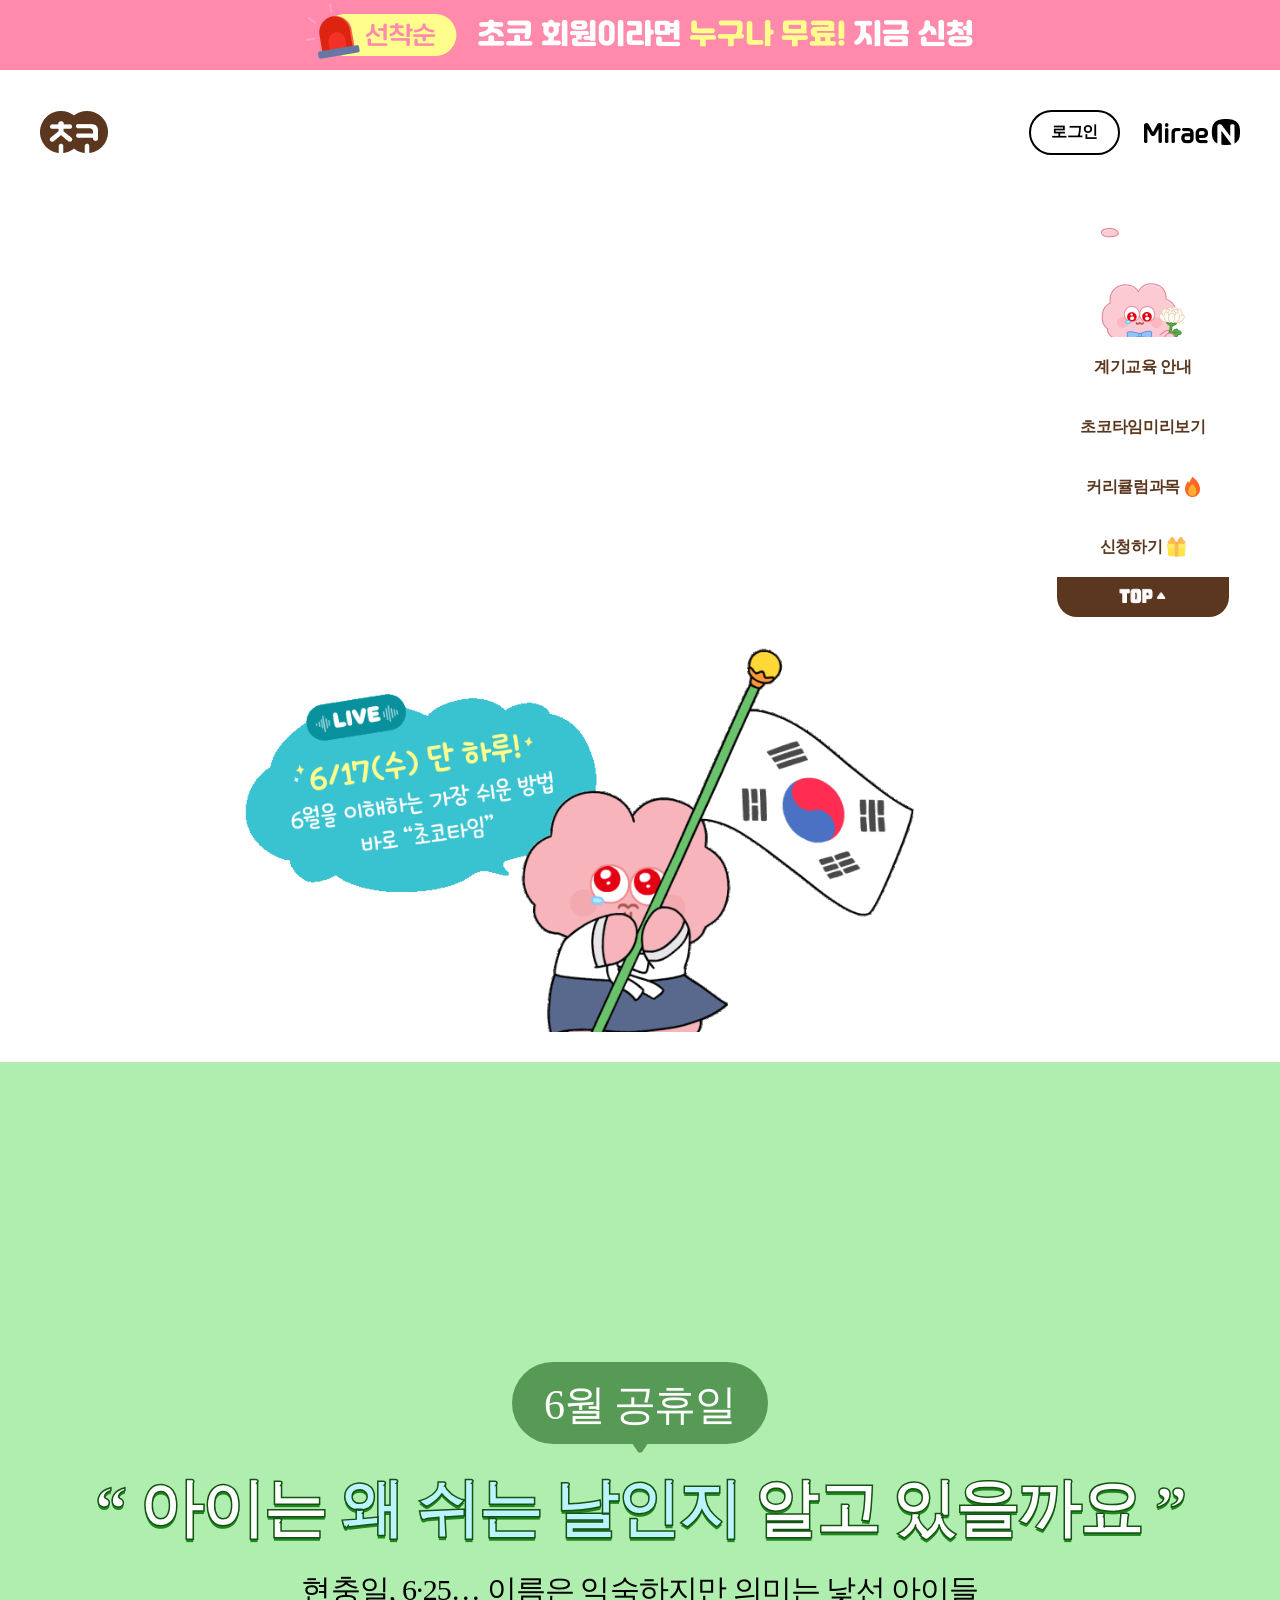
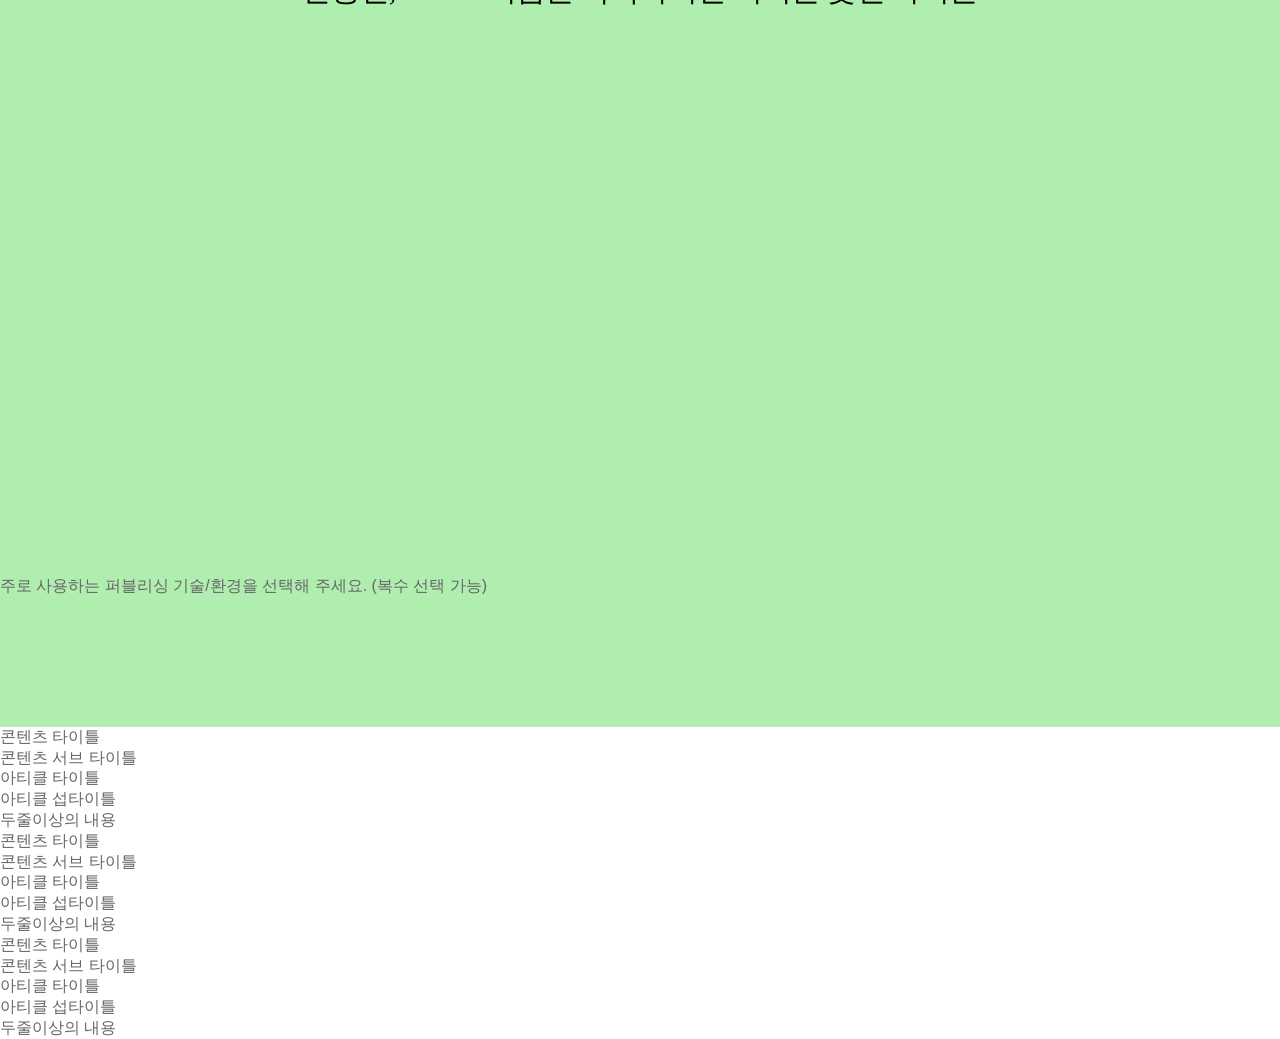
==== test/index.html @ 8c4dd6b6 "feat: 잠시 저장.." ====
<!DOCTYPE html>
<html lang="en">
    <head>
        <meta charset="UTF-8" />
        <meta name="viewport" content="width=device-width, initial-scale=1.0, maximum-scale=2.0, minimum-scale=1.0, user-scalable=yes,target-densitydpi=medium-dpi">
        <meta property="og:image" content="img/common/img.jpg" />
        <title>미래엔 과제-조혜림</title>
        <link rel="icon" href="img/common/favicon.ico">
        <link rel="stylesheet" href="//cdn.jsdelivr.net/npm/xeicon@2.3.3/xeicon.min.css">
        <link rel="stylesheet" type="text/css" href="css/aos.css">
        <link rel="stylesheet" type="text/css" href="css/base.css">
        <link rel="stylesheet" type="text/css" href="css/animation.css">
        <link rel="stylesheet" type="text/css" href="css/main.css">
        <link rel="stylesheet" type="text/css" href="css/media.css">
        <link rel="stylesheet" href="https://cdn.jsdelivr.net/npm/swiper@11/swiper-bundle.min.css" />
        <link rel="stylesheet" href="https://cdn.jsdelivr.net/gh/orioncactus/Pretendard/dist/web/static/pretendard.css" />
        <link rel="stylesheet" href="https://cdn.jsdelivr.net/gh/fonts-archive/S-CoreDream/S-CoreDream.css" type="text/css"/>

        <script src="//code.jquery.com/jquery-latest.js"></script>   
        <script src="https://cdn.jsdelivr.net/npm/swiper@11/swiper-bundle.min.js"></script>
        <script src="js/common.js"></script>
        <script src="js/aos.js"></script>

        <script type="text/javascript">
            if (/MSIE \d|Trident.*rv:/.test(navigator.userAgent)) {
                window.location = 'microsoft-edge:' + window.location;
                setTimeout(function () {
                    window.location = 'https://go.microsoft.com/fwlink/%linkid=2135547';
                }, 1);
            }

            function updateOrientation() {
                var orientationValue = window.orientation
                if (orientationValue == 90 || orientationValue == -90) {
                    $("meta[name=viewport]").attr("content", "width=device-width, initial-scale=1.0, maximum-scale=2.0, minimum-scale=1.0, user-scalable=yes,target-densitydpi=medium-dpi");
                }
            }

            window.onload = function () {
                document.body.onorientationchange = updateOrientation;
            }

            var windowWidth = window.screen.width
            setViewPort(windowWidth);
            function setViewPort(w_width) {
                if (w_width <= 440) {
                    $("meta[name=viewport]").attr("content", "width=440, maximum-scale=2.0, user-scalable=yes, target-densitydpi=medium-dpi");
                } else {
                    $("meta[name=viewport]").attr("content", "width=device-width, initial-scale=1.0, maximum-scale=2.0, minimum-scale=1.0, user-scalable=yes,target-densitydpi=medium-dpi");
                }
            }

            window.addEventListener('resize', function (event) {
                windowWidth = window.screen.width
                setViewPort(windowWidth);
            }, true);

            // vh
            function setScreenSize() {
                let vh = window.innerHeight * 0.01;
                document.documentElement.style.setProperty('--vh', `${vh}px`);
            }
            setScreenSize();
            window.addEventListener("resize", () => setScreenSize());
        </script>
    </head>
    <body>
        <article class="top-banner">
            <a href="">
                <img src="images/early_link.png" alt="선착순 초코 회원이라면 누구나 무료! 지금 신청" class="text">
                <img src="images/ico_link_arrow.svg" alt="" class="svg view-arrow">
            </a>
        </article>
        
        <article class="side-nav">
            <figure>
                <img src="images/side_char_pin.png" alt="" class="pin">
                <img src="images/side_char.png" alt="캐릭터">
            </figure>
            <ul>
                <li><a href="#apply">계기교육 안내</a></li>
                <li><a href="#history">초코타임미리보기</a></li>
                <li><a href="#subject">커리큘럼과목 <img src="images/ico_nav01.png" alt=""></a></li>
                <li><a href="#live">신청하기<img src="images/ico_nav02.png" alt=""></a></li>
            </ul>
            
            <button type="button" id="top-btn"><img src="images/ico_top.png" alt="위로가기 버튼"></button>
        </article>

        <div class="key-visual__wrap">
            <div class="key-visual">
                <div class="key-visual__header">
                    <figure><img src="images/choco_logo.png" alt=""></figure>
                    <div>
                        <button type="button" class="login-btn">로그인</button>
                        <a href=""><img src="images/logo.png" alt=""></a>
                    </div>
                </div>
                <div class="key-visual__content">
                    <article class="key-visual__image">
                        <img src="images/visual_char.gif" alt="6/17(수) 단 하루! 6월을 이해하는 가장 쉬운 방법 바로 초코타임">
                    </article>

                    <article class="key-visual__text">
                        <div data-aos="fade-up">
                            <div class="title">
                                <img src="images/paper_char.png" alt="선착순">
                                <p><em>마감 전, 빠르게</em> 초코타임 신청하러 가자</p>
                                <button type="button" class="click-btn">
                                    <img src="images/go_txt.png" class="btn-text" alt="gogo">
                                    <img src="images/ico_link_arrow.svg" alt="링크이동" class="svg view-arrow">
                                </button>
                            </div>
                            <div class="text-box">
                                <div>
                                    <dl>
                                        <dt>수업 내용</dt>
                                        <dd>아이의 생각을 바꾸는 <br>30분의 역사 경험</dd>
                                    </dl>
                                    <dl>
                                        <dt>참여 선물</dt>
                                        <dd>초간단 댓글&후기 쓰고 <br>특별한 선물 받자♥</dd>
                                    </dl>
                                    <dl>
                                        <dt>참여 방법</dt>
                                        <dd>한국사·입시 전문 쌤과 <br>ZOOM에서 실시간으로 만나요!</dd>
                                    </dl>
                                </div>
                                <p>※ 신청자는 수업 10분 전부터 ‘나의 초코타임 ▶ 수업 들어가기’ 클릭 시, 참여 가능</p>
                            </div>
                        </div>
                    </article>
                </div>
            </div>
        </div>

        <div class="content__wrap apply__wrap" id="apply">
            <div class="content apply">
                <section class="apply__title">
                    <article class="apply__header">
                        <span>
                            6월 공휴일
                            <svg xmlns="http://www.w3.org/2000/svg" width="15" height="9" viewBox="0 0 15 9" fill="none">
                                <path d="M5.22158 7.40305L0 0H15L10.1789 7.32347C9.01625 9.08959 6.44032 9.13094 5.22158 7.40305Z" fill="#579A55"/>
                            </svg>
                        </span>
                        <p class="title">“ 아이는 <em>왜 쉬는 날인지</em> 알고 있을까요 ”</p>
                        <p class="text">현충일, 6·25… 이름은 익숙하지만 의미는 낯선 아이들</p>
                    </article>

                    <article class="apply__image">
                        <figure data-aos="fade-in">
                            <img src="images/apply_content.svg" class="svg" alt="뉴스스크랩">
                        </figure>
                    </article>
                </section>

                <section class="apply__form">
                    <form action="">
                        <dl>
                            <dt>주로 사용하는 퍼블리싱 기술/환경을 선택해 주세요. (복수 선택 가능)</dt>
                        </dl>
                    </form>
                </section>
            </div>
        </div>

        <div class="content__wrap history__wrap" id="history">
            <div class="content history">
                <header>
                    <h2>콘텐츠 타이틀</h2>
                    <h4>콘텐츠 서브 타이틀</h4>
                </header>
                <section>
                    <article>
                        <div class="image"></div>
                        <div class="texts">
                            <h3>아티클 타이틀</h3>
                            <h4>아티클 섭타이틀</h4>
                            <p>두줄이상의 내용</p>
                        </div>
                    </article>
                </section>
            </div>
        </div>

        <div class="content__wrap subject__wrap" id="subject">
            <div class="content subject">
                <header>
                    <h2>콘텐츠 타이틀</h2>
                    <h4>콘텐츠 서브 타이틀</h4>
                </header>
                <section>
                    <article>
                        <div class="image"></div>
                        <div class="texts">
                            <h3>아티클 타이틀</h3>
                            <h4>아티클 섭타이틀</h4>
                            <p>두줄이상의 내용</p>
                        </div>
                    </article>
                </section>
            </div>
        </div>

        <div class="content__wrap live__wrap" id="live">
            <div class="content live">
                <header>
                    <h2>콘텐츠 타이틀</h2>
                    <h4>콘텐츠 서브 타이틀</h4>
                </header>
                <section>
                    <article>
                        <div class="image"></div>
                        <div class="texts">
                            <h3>아티클 타이틀</h3>
                            <h4>아티클 섭타이틀</h4>
                            <p>두줄이상의 내용</p>
                        </div>
                    </article>
                </section>
            </div>
        </div>
    </body>
</html>
---- test/css/base.css ----
@charset "utf-8";

@font-face { 
    font-family: 'yg-jalnan'; 
    src: url('https://cdn.jsdelivr.net/gh/projectnoonnu/noonfonts_four@1.2/JalnanOTF00.woff') format('woff');  
    font-weight: 400;  
    font-style: normal; 
}

@import url('https://cdn.jsdelivr.net/gh/fonts-archive/S-CoreDream/S-CoreDream.css');
/*font-family: 'S-Core Dream';*/

@import url('https://cdn.rawgit.com/innks/NanumSquareRound/master/nanumsquareround.min.css');
/*font-family: 'NanumSquareRound', sans-serif;*/

/*기본태그 정의*/
*{ box-sizing: border-box; max-height:1000000px; }

html{ scroll-behavior: smooth;}
html, body{ padding:0; margin:0; word-break: keep-all; font-size: 62.5%;}

/* 모바일 가로모드 폰트확대 방지 */
body{-webkit-text-size-adjust:none; }

body,table,input,textarea,button,select { font-size:1.6rem; font-family: var(--baseF); color:#666;}
article, aside, details, figcaption, figure, footer, header, hgroup, menu, nav, section { display:block }

/* for AXISJ */
body, select, input, a, button{line-height:1.3;}

/* 링크 테두리 제거 */
a{ outline:none; }

/* 마진과 패딩의 초기화 */
div, pre, object, iframe, h1, h2, h3, h4, h5, h6, p, blockquote, address, dl, dt, dd, ol, ul, li, fieldset, form, legend, table, caption, tbody, tfoot, thead, tr, th, td, input, select, textarea, figure { margin:0; padding:0; }

/* 헤더 폰트 사이즈 초기화 */
h1, h2, h3, h4, h5, h6 { font-size:100%;font-weight:normal; }

/* 리스트의 스타일 제거 */
ul, ol, li { list-style:none; }
em,address{ font-style:normal; }

/* 테이블 스타일 초기화 */
table { border-collapse:collapse; border-spacing:0; table-layout:fixed; border:0; width:100%; }
table th{ word-wrap:break-word }
table td{ word-wrap:break-word }

/* 이미지 및 필드셋에서 보더 표시 초기화 */
img { max-width:100%; }
img, fieldset { border:none; }
img, object { vertical-align:top; }

/* 캡션 텍스트 정렬 초기화 */
caption {text-align:left;}

/* 폼태그의 초기화 */
select { vertical-align:middle; color:#666;}
input { vertical-align:middle; color:#666;}
textarea { color:#666; }
input[type="radio"]{ vertical-align:middle; }

a:link{ color:#666; text-decoration:none; }
a:active{ color:#666; text-decoration:none; }
a:visited{ color:#666; text-decoration:none; }
a:hover{ color:#666; text-decoration:none; }

button {padding: 0; outline: none; border:none; background:transparent;}

input[type="radio"] {vertical-align: middle;}

/*safari input*/
input[type='button'],
input[type='submit'] { -webkit-appearance: none; -webkit-border-radius: 0;}

/* input 기본 스타일 초기화 */
input { -webkit-border-radius: 0; -webkit-appearance: none; -moz-appearance: none; appearance: none;}

/* IE10 이상에서 input box 에 추가된 지우기 버튼 제거 */
input::-ms-clear { display: none;}

/* input type number 에서 화살표 제거 */
input[type=number]::-webkit-inner-spin-button,
input[type=number]::-webkit-outer-spin-button { -webkit-appearance: none; -moz-appearance: none; appearance: none; }

input,
input:focus,
textarea,
textarea:focus { border: none; outline: none;}

button,
input[type="submit"] { cursor: pointer;}

/* Select box 스타일 초기화  */
select { -webkit-appearance: none; -moz-appearance: none; appearance: none;}

/* IE 에서 Select box 화살표 제거 */
select::-ms-expand { display: none;}

/* 공통 */


/* common */
:root {
    --baseF: "Pretendard Variable", 'Pretendard', sans-serif;
    --jal: 'yg-jalnan';
    --gs: 'Gmarket Sans';
    --sc: 'S-Core Dream';
    --na: 'Nanum Square Round', sans-serif;
    --mainC: #FF9FBA;
    --font120: 12rem;
    --font70: 7.0rem;
    --font42: 4.2rem;
    --font32: 3.2rem;
    --font30: 3.0rem;
    --font25: 2.5rem;
    --font22: 2.2rem;
    --font20: 2.0rem;
    --font16: 1.6rem;
}
---- test/css/animation.css ----
@charset "utf-8";

@keyframes fadeIn {
    0%{ opacity: 0; }
    50%{ opacity: 1; }
    100%{ opacity: 0; }
}

@keyframes moveUpDown {
    0%{ transform:translateY(-10px) }
    50%{ transform:translateY(0px) }
    100%{ transform:translateY(-10px) }
}
---- test/css/main.css ----
@charset "utf-8";

/*common*/
.view-arrow g{
    animation:fadeIn infinite both 2.5s; 
}

.view-arrow .arrow--02{
    animation-delay: 0.2s;
}

.view-arrow .arrow--03{
    animation-delay: 0.4s;
}

.click-btn:hover{
    transform:translateY(4px);
}

/*key-visual*/
.top-banner{
    position: fixed;
    top: 0; 
    left:0;
    height: 70px;
    background: #FF8AAB;
    padding-left: 10px;
    width: 100%; 
    z-index: 100;
}

.top-banner a{
    display:flex;
    justify-content:center;
    align-items: center;
}

.top-banner .view-arrow{
    margin-left: 17px;
}

.side-nav{
    position: fixed;
    transform: translateY(-50%);
    top: 50%;
    right: 4%;
    z-index: 100;
}

.side-nav figure{
    position: relative;
    text-align: center;
}

.side-nav figure .pin{
    position: absolute;
    top: -45px;
    animation: moveUpDown infinite both 2s;
}

.side-nav ul{
    width: 172px;
}

.side-nav ul li{
    width: 100%;
}

.side-nav ul li a{
    display:flex; 
    justify-content:center;
    align-items:center;
    gap:5px;
    width: 100%;
    height: 60px;
    font-family: var(--sc);
    font-size: var(--font16);
    color:#5A371E;
    font-weight: 600;
    line-height: 1;
    letter-spacing: -0.32px;
    background: #fff;
    border:2px solid #fff;
    transition: all 0.2s ;
}

.side-nav ul li:first-child a{
    border-radius: 20px 20px 0 0;
}

.side-nav ul li:hover a,
.side-nav ul li.is-active a{
    border:2px solid #FF8AAB;
    background: #FF9FBA;
    backdrop-filter: blur(2px);
    color:#fff;
}

.side-nav #top-btn{
    display:flex; 
    justify-content:center;
    align-items:center;
    width: 100%;
    height: 40px;
    border-radius: 0 0 20px 20px;
    background: #5A371E;
}

.key-visual__wrap{
    position: relative;
    margin-top: 70px;
}

.key-visual__header{
    display: flex;
    justify-content: space-between;
    align-items:center;
    position: absolute;
    transform: translateX(-50%);
    top: 40px;
    left:50%;
    max-width:1200px;
    width: 100%;
    z-index: 1;
}

.key-visual__header > div{
    display:flex;
    align-items:center;
}

.key-visual__header .login-btn{
    color: #000;
    text-align: center;
    font-size: var(--font16);
    font-weight: 800;
    letter-spacing: -0.32px;
    border-radius:50px;
    border:2px solid #000;
    padding: 10px 20px;
    font-family: var(--na);
    margin-right: 24px;
}

.key-visual__content{
    position: relative;
    background: url(/images/visual_bg.png) no-repeat 50% 50% / cover;
    min-height:992px;
}

.key-visual__content .key-visual__image{
    position: absolute;
    transform: translateX(-50%);
    bottom: 30px;
    left:45%;
    background: url(/images/visual_char_bg.png) no-repeat 50% 50% / cover;
}

.key-visual__content .key-visual__text{
    position: absolute; 
    transform: translateX(-50%);
    bottom: -21%;
    left: 50%;
    max-width:1200px;
    width: 100%;
    font-family: var(--jal);
}

.key-visual__content .key-visual__text .title{
    display:flex;
    align-items:center;
    border-radius: 30px 30px 0 0;
    border-top: 3px solid #331D0A;
    border-right: 3px solid #331D0A;
    border-left: 3px solid #331D0A;
    background: #5A371E;
    padding-left: 45px;
}

.key-visual__content .key-visual__text .title > img{
    margin-top: -20px;
}

.key-visual__content .key-visual__text .title p{
    color:#fff;
    font-size: var(--font32);
    font-style: normal;
    font-weight: 700;
    line-height: normal;
    letter-spacing: -0.64px;
    margin: 0 50px 0 63px;
}

.key-visual__content .key-visual__text .title p em{
    color: #FF8296;
}

.key-visual__content .key-visual__text button{
    display:flex;
    justify-content: center;
    align-items:center;
    gap:14px;
    width: 185px;
    height: 45px;
    background: #FF8296;
    border-radius:50px;
    box-shadow: 0 4px 0 0 #FFF;
    border:2px solid #fff;
    line-height: 1.3;
    transition:all 0.3s;
}

.key-visual__content .key-visual__text button:hover{
    transform:translateY(4px);
    box-shadow: 0 0 0 0 #fff;
}

.key-visual__content .key-visual__text .text-box div{
    display:flex;
    padding-top: 46px;
    padding-left: 75px;
    text-align: center; 
    background: url(/images/paper.png) no-repeat 50% 50% / cover;
    height: 236px;
    margin-top: -35px;
    position: relative;
    z-index: -1;
}

.key-visual__content .key-visual__text .text-box dl{
    min-width:264px;
    line-height: 1.5;
    color:#333;
}

.key-visual__content .key-visual__text .text-box dl:first-child{
    margin-top: 20px;
}

.key-visual__content .key-visual__text .text-box dl:nth-child(2){
    margin: 9px 69px 0 37px;
}

.key-visual__content .key-visual__text .text-box dl dt{
    font-size:var(--font32);
    font-weight: bold;
}

.key-visual__content .key-visual__text .text-box dl dd{
    font-family: var(--sc);
    font-size:var(--font22);
    margin-top: 6px;
}

.key-visual__content .key-visual__text .text-box p{
    font-family: var(--sc);
    text-align: center;
    font-size:var(--font20);
    letter-spacing: -0.4px;
    margin-top: 10px;
    font-weight: 500;
    color:#333;
}


/*apply*/
.apply__wrap{
    padding: 300px 0 130px;
    background: #B0EEAF;
}

.apply__wrap .apply__header{
    text-align: center;
    font-family: var(--jal);
}

.apply__wrap .apply__header span{
    display:inline-block;
    position: relative;
    padding: 12px 32px 7px 32px;
    border-radius: 50px;
    background: #579A55;
    color: #FFF;
    font-size: 42px;
    font-weight: 400;
    line-height: 1.5;
    letter-spacing: -1.26px;
}

.apply__wrap .apply__header span svg{
    position: absolute;
    transform: translateX(-50%);
    left: 50%;
    bottom: -9px;
}

.apply__wrap .apply__header .title{
    color: #FFF;
    text-align: center;
    text-shadow: 0 3px 0 #1F861D;
    -webkit-text-stroke-width: 1.5px;
    -webkit-text-stroke-color: #145412;
    font-size: 64px;
    font-weight: bold;
    line-height: 1.5;
    letter-spacing: -1.92px;
    margin: 17px auto 10px;
}

.apply__wrap .apply__header .title em{
    color: #BBF4FF;
}

.apply__wrap .apply__header .text{
    color:#000;
    font-size:var(--font30);
    font-family: var(--sc);
    font-weight: 500;
    line-height: 1.5;
    letter-spacing: -0.9px;
}

.apply__wrap .apply__image{
    text-align: center;
}

.apply__wrap .apply__image .img{
    transform:translateY(20px);
    opacity: 0;
    transition: all 0.5s;  
}

.apply__wrap .apply__image figure.aos-animate .img{
    transform:translateY(0);
    opacity: 1;
}
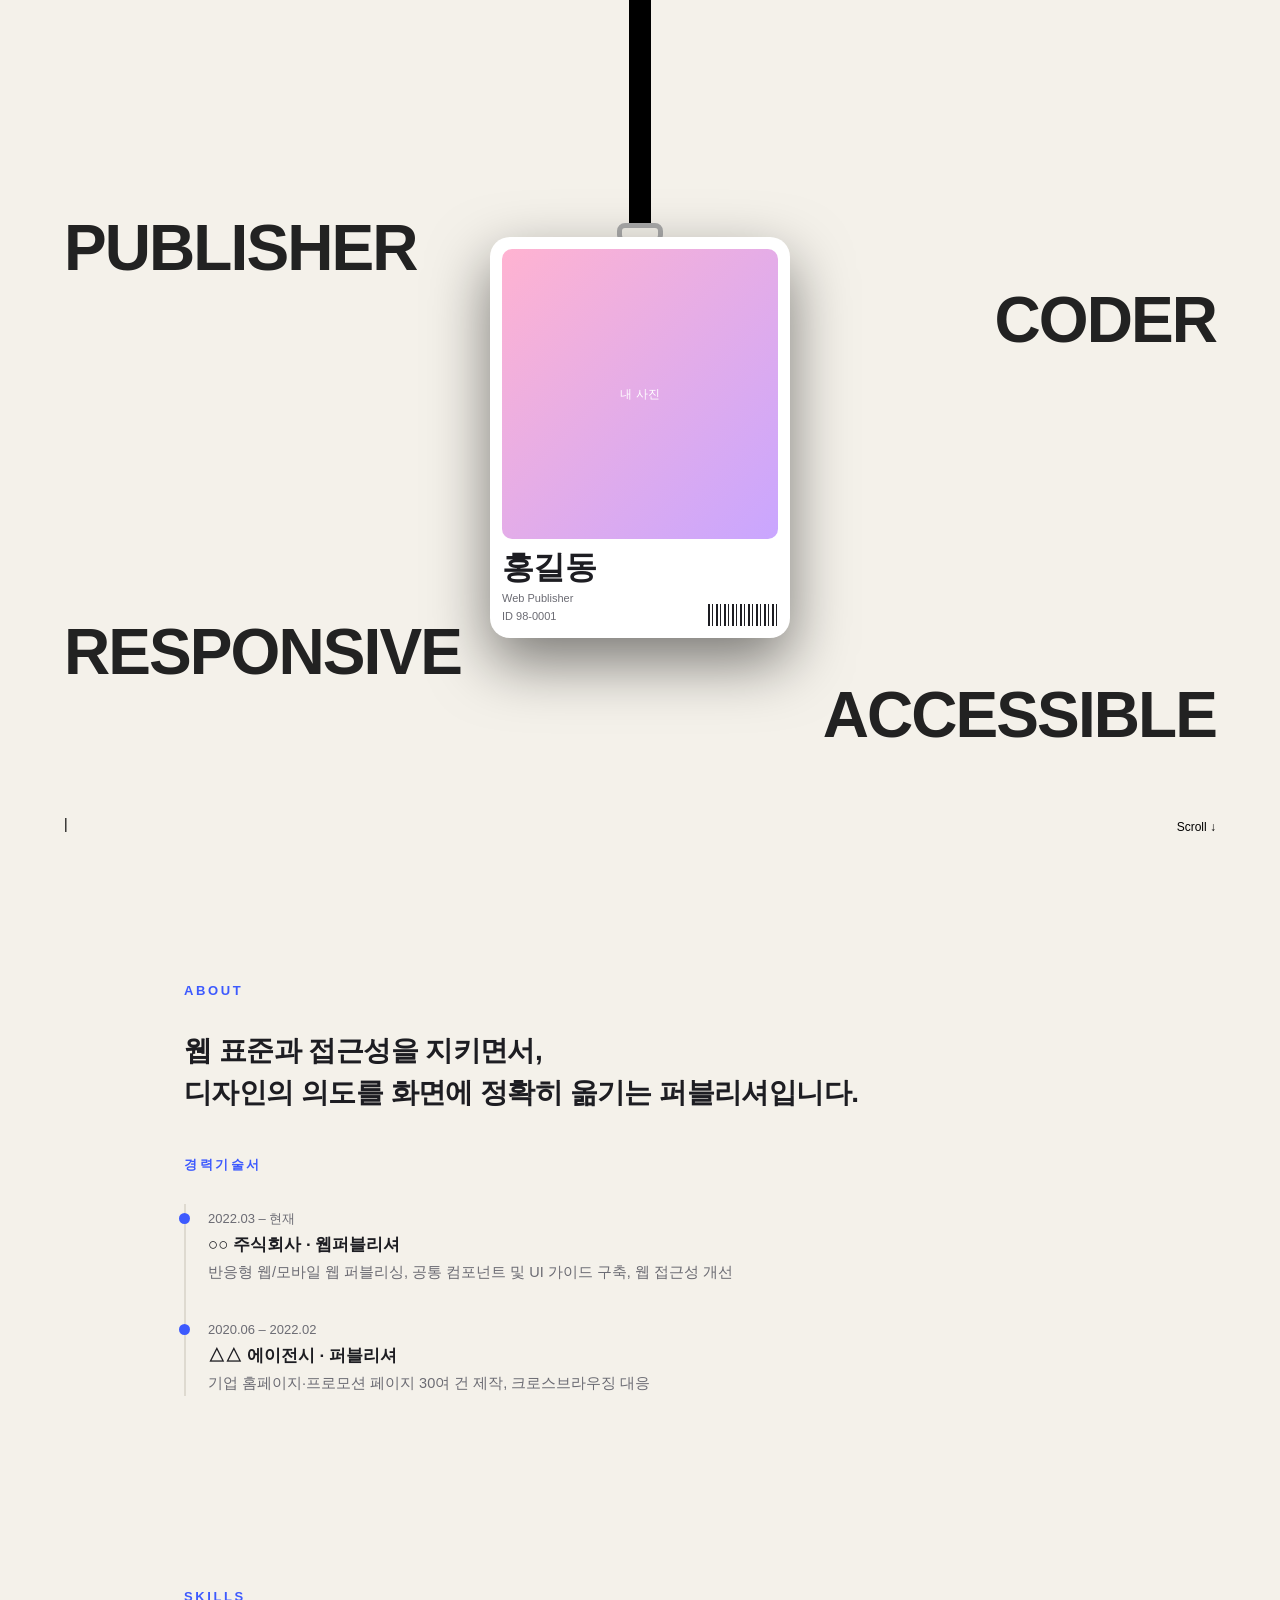
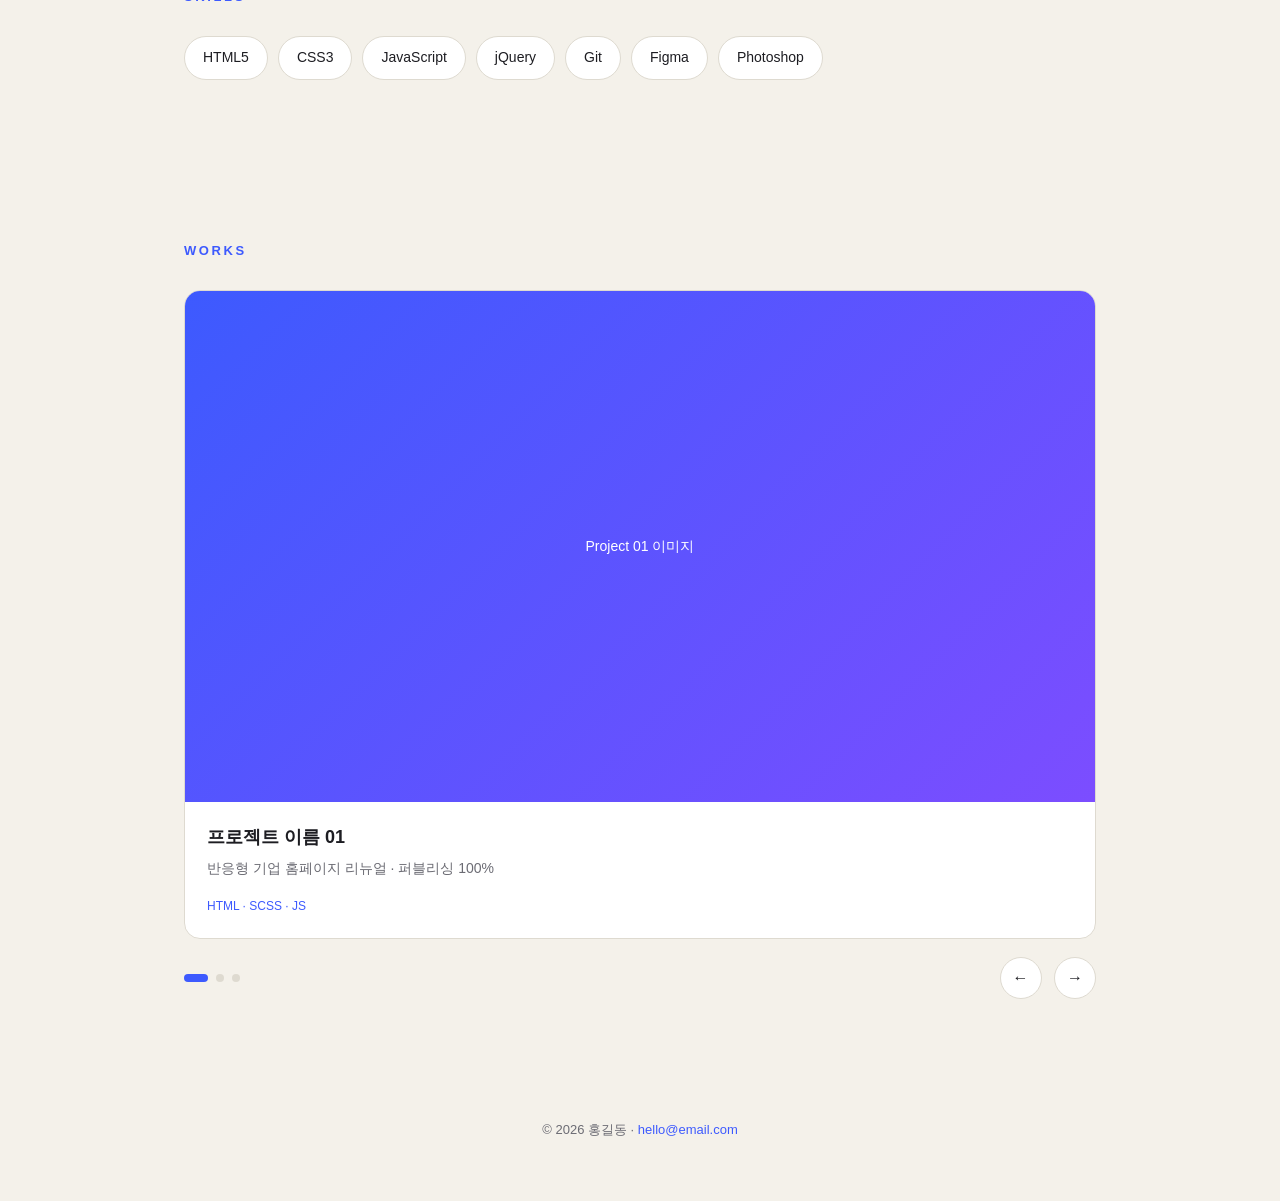
==== commit 72d63dc2: "feat: 작업저장" ====
--- a/test/index.html
+++ b/test/index.html
@@ -1,225 +1,208 @@
 <!DOCTYPE html>
-<html lang="en">
-    <head>
-        <meta charset="UTF-8" />
-        <meta name="viewport" content="width=device-width, initial-scale=1.0, maximum-scale=2.0, minimum-scale=1.0, user-scalable=yes,target-densitydpi=medium-dpi">
-        <meta property="og:image" content="img/common/img.jpg" />
-        <title>미래엔 과제-조혜림</title>
-        <link rel="icon" href="img/common/favicon.ico">
-        <link rel="stylesheet" href="//cdn.jsdelivr.net/npm/xeicon@2.3.3/xeicon.min.css">
-        <link rel="stylesheet" type="text/css" href="css/aos.css">
-        <link rel="stylesheet" type="text/css" href="css/base.css">
-        <link rel="stylesheet" type="text/css" href="css/animation.css">
-        <link rel="stylesheet" type="text/css" href="css/main.css">
-        <link rel="stylesheet" type="text/css" href="css/media.css">
-        <link rel="stylesheet" href="https://cdn.jsdelivr.net/npm/swiper@11/swiper-bundle.min.css" />
-        <link rel="stylesheet" href="https://cdn.jsdelivr.net/gh/orioncactus/Pretendard/dist/web/static/pretendard.css" />
-        <link rel="stylesheet" href="https://cdn.jsdelivr.net/gh/fonts-archive/S-CoreDream/S-CoreDream.css" type="text/css"/>
-
-        <script src="//code.jquery.com/jquery-latest.js"></script>   
-        <script src="https://cdn.jsdelivr.net/npm/swiper@11/swiper-bundle.min.js"></script>
-        <script src="js/common.js"></script>
-        <script src="js/aos.js"></script>
-
-        <script type="text/javascript">
-            if (/MSIE \d|Trident.*rv:/.test(navigator.userAgent)) {
-                window.location = 'microsoft-edge:' + window.location;
-                setTimeout(function () {
-                    window.location = 'https://go.microsoft.com/fwlink/%linkid=2135547';
-                }, 1);
-            }
-
-            function updateOrientation() {
-                var orientationValue = window.orientation
-                if (orientationValue == 90 || orientationValue == -90) {
-                    $("meta[name=viewport]").attr("content", "width=device-width, initial-scale=1.0, maximum-scale=2.0, minimum-scale=1.0, user-scalable=yes,target-densitydpi=medium-dpi");
-                }
-            }
-
-            window.onload = function () {
-                document.body.onorientationchange = updateOrientation;
-            }
-
-            var windowWidth = window.screen.width
-            setViewPort(windowWidth);
-            function setViewPort(w_width) {
-                if (w_width <= 440) {
-                    $("meta[name=viewport]").attr("content", "width=440, maximum-scale=2.0, user-scalable=yes, target-densitydpi=medium-dpi");
-                } else {
-                    $("meta[name=viewport]").attr("content", "width=device-width, initial-scale=1.0, maximum-scale=2.0, minimum-scale=1.0, user-scalable=yes,target-densitydpi=medium-dpi");
-                }
-            }
-
-            window.addEventListener('resize', function (event) {
-                windowWidth = window.screen.width
-                setViewPort(windowWidth);
-            }, true);
-
-            // vh
-            function setScreenSize() {
-                let vh = window.innerHeight * 0.01;
-                document.documentElement.style.setProperty('--vh', `${vh}px`);
-            }
-            setScreenSize();
-            window.addEventListener("resize", () => setScreenSize());
-        </script>
-    </head>
-    <body>
-        <article class="top-banner">
-            <a href="">
-                <img src="images/early_link.png" alt="선착순 초코 회원이라면 누구나 무료! 지금 신청" class="text">
-                <img src="images/ico_link_arrow.svg" alt="" class="svg view-arrow">
-            </a>
-        </article>
+<html lang="ko">
+<head>
+    <meta charset="utf-8">
+    <meta name="viewport" content="width=device-width, initial-scale=1, viewport-fit=cover">
+    <title>웹퍼블리셔 포트폴리오</title>
+    <style>
+        :root{
+            --bg:#f4f1ea;
+            --fg:#1d1d22;
+            --sub:#6b6b73;
+            --card:#fff;
+            --line:#dedad0;
+            --ac:#3d5afe;
+            box-sizing:border-box;
+            padding-top:env(safe-area-inset-top,0px);
+            padding-bottom:env(safe-area-inset-bottom,0px);
+            color-scheme:light
+        }
+
+        @media (prefers-color-scheme:dark){:root:not([data-theme="light"]){--bg:#14151a;--fg:#f1efe9;--sub:#9a9aa4;--card:#1f2027;--line:#2c2d36;--ac:#8c9eff;color-scheme:dark}}
+
+        :root[data-theme="dark"]{
+            --bg:#14151a;
+            --fg:#f1efe9;
+            --sub:#9a9aa4;
+            --card:#1f2027;
+            --line:#2c2d36;
+            --ac:#8c9eff;
+            color-scheme:dark
+        }
+
+        *{box-sizing:border-box;margin:0}
+        html{scroll-behavior:smooth;scroll-padding-top:env(safe-area-inset-top,0px);}
+        body{background:var(--bg);color:var(--fg);font-family:'Pretendard',-apple-system,'Apple SD Gothic Neo','Noto Sans KR',sans-serif;line-height:1.7}
+        section{padding:80px 24px;max-width:960px;margin:0 auto}
+        h2{font-size:13px;letter-spacing:.2em;color:var(--ac);text-transform:uppercase;margin-bottom:28px}
+
+        /* intro */
+        .intro{min-height:100vh;display:flex;align-items:center;justify-content:center;overflow:hidden;position:relative}
+        .string{position:absolute;top:0;left:50%;width:2px;background:var(--line); height:0; animation:str 1.6s cubic-bezier(.3,1.4,.5,1) .2s forwards}
+        .card{position:relative;width:min(340px,86vw);aspect-ratio:1.75;background:var(--card);border:1px solid var(--line);border-radius:14px;box-shadow:0 20px 50px rgba(0,0,0,.18);padding:26px;display:flex;flex-direction:column;justify-content:space-between;transform:translateY(-120vh) rotate(-8deg);animation:drop 1.4s cubic-bezier(.3,1.3,.5,1) .2s forwards,sway 4s ease-in-out 1.8s infinite;transform-origin:top center}
+        .card b{font-size:26px;letter-spacing:-.02em}
+        .card small{display:block;color:var(--sub);font-size:13px}
+        .card .ln{width:34px;height:3px;background:var(--ac);border-radius:2px;margin-bottom:10px}
+        .hint{position:absolute;bottom:28px;left:0;right:0;text-align:center;color:var(--sub);font-size:12px;opacity:0;animation:fade .8s ease 2s forwards}
         
-        <article class="side-nav">
-            <figure>
-                <img src="images/side_char_pin.png" alt="" class="pin">
-                <img src="images/side_char.png" alt="캐릭터">
-            </figure>
-            <ul>
-                <li><a href="#apply">계기교육 안내</a></li>
-                <li><a href="#history">초코타임미리보기</a></li>
-                <li><a href="#subject">커리큘럼과목 <img src="images/ico_nav01.png" alt=""></a></li>
-                <li><a href="#live">신청하기<img src="images/ico_nav02.png" alt=""></a></li>
-            </ul>
+        @keyframes drop{0%{transform:translateY(-120vh) rotate(-8deg)}100%{transform:translateY(0) rotate(0)}}
+        @keyframes sway{0%,100%{transform:rotate(-1.5deg)}50%{transform:rotate(1.5deg)}}
+        @keyframes str{to{height:calc(50% - 90px)}}
+        @keyframes fade{to{opacity:1}}
+
+        .lany{position:absolute;top:-15vh;left:50%;margin-left:calc(min(300px,58vw)/-2);width:min(300px,58vw);display:flex;flex-direction:column;align-items:center;transform-origin:top center;transform:translateY(-110%);animation:drop 1.5s cubic-bezier(.3,1.35,.5,1) .2s forwards,sway 4.5s ease-in-out 1.8s infinite;z-index:2}
+        .strap{width:22px;height:40vh;background:#000}
+        .clip{width:46px;height:20px;border:5px solid #aaa;border-radius:8px;margin-top:-2px}
+        .badge{width:100%;background:#fff;border-radius:20px;padding:12px;color:#1d1d22;box-shadow:0 24px 60px rgba(0,0,0,.5);margin-top:-6px}
+        .ph{aspect-ratio:1/1.05;border-radius:10px;background:linear-gradient(135deg,#ffb3d1,#c9a6ff);display:flex;align-items:center;justify-content:center;font-size:12px;color:#fff}
+        .badge h3{font-size:clamp(24px,6vw,32px);font-weight:900;letter-spacing:-.02em;line-height:1;margin-top:12px}
+        .badge .rl{display:flex;justify-content:space-between;align-items:flex-end;margin-top:6px;font-size:11px;color:#6b6b73}
+        .bar{height:22px;width:70px;background:repeating-linear-gradient(90deg,#1d1d22 0 2px,transparent 2px 4px,#1d1d22 4px 5px,transparent 5px 8px)}
+        .w{position:absolute;font-weight:900;letter-spacing:-.03em;font-size:clamp(22px,7vw,64px);line-height:1;color:#222;z-index:1;opacity:0;animation:fade 1s ease 1.4s forwards}
+        .w1{top:24%;left:5%}.w2{top:32%;right:5%}.w3{bottom:24%;left:5%}.w4{bottom:17%;right:5%}
+        .type{position:absolute;left:5%;bottom:7%;font-size:14px;color:#000;z-index:1}
+        .type::after{content:"|";animation:blink 1s steps(1) infinite}
+        @keyframes blink{50%{opacity:0}}
+        .hint{left:auto;right:5%;bottom:7%;text-align:right;color:#000}
+
+        /* about */
+        .lead{font-size:clamp(20px,3.4vw,28px);line-height:1.5;font-weight:600;letter-spacing:-.02em;margin-bottom:40px}
+        .tl{border-left:2px solid var(--line);padding-left:22px}
+        .tl div{position:relative;margin-bottom:30px}
+        .tl div::before{content:"";position:absolute;left:-29px;top:9px;width:11px;height:11px;border-radius:50%;background:var(--ac)}
+        .tl em{font-style:normal;color:var(--sub);font-size:13px}
+        .tl h3{font-size:17px}
+        .tl p{color:var(--sub);font-size:14.5px}
+
+        /* skills */
+        .chips{display:flex;flex-wrap:wrap;gap:10px}
+        .chips span{padding:9px 18px;border:1px solid var(--line);background:var(--card);border-radius:99px;font-size:14px}
+
+        /* slides */
+        .slider{position:relative}
+        .track{display:flex;overflow-x:auto;scroll-snap-type:x mandatory;gap:16px;scrollbar-width:none}
+        .track::-webkit-scrollbar{display:none}
+        .slide{flex:0 0 100%;scroll-snap-align:center;background:var(--card);border:1px solid var(--line);border-radius:16px;overflow:hidden}
+        .shot{aspect-ratio:16/9;display:flex;align-items:center;justify-content:center;font-size:14px;color:#fff;background:linear-gradient(135deg,var(--c1),var(--c2))}
+
+        .info{padding:20px 22px}
+        .info h3{font-size:18px}
+        .info p{color:var(--sub);font-size:14px;margin:4px 0 10px}
+        .info i{font-style:normal;font-size:12px;color:var(--ac)}
+        .ctrl{display:flex;align-items:center;justify-content:space-between;margin-top:18px}
+        .dots{display:flex;gap:8px}
+        .dots b{width:8px;height:8px;border-radius:50%;background:var(--line);transition:.3s}
+        .dots b.on{background:var(--ac);width:24px;border-radius:4px}
+        .btns button{width:42px;height:42px;border-radius:50%;border:1px solid var(--line);background:var(--card);color:var(--fg);font-size:16px;cursor:pointer;margin-left:8px}
+
+        footer{text-align:center;color:var(--sub);font-size:13px;padding:40px 24px 60px}
+        footer a{color:var(--ac);text-decoration:none}
+    </style>
+</head>
+
+<body>
+    <header class="intro">
+        <div class="w w1">PUBLISHER</div><div class="w w2">CODER</div><div class="w w3">RESPONSIVE</div><div class="w w4">ACCESSIBLE</div>
+        <div class="lany">
+            <div class="strap"></div><div class="clip"></div>
+            <div class="badge">
+            <div class="ph">내 사진</div>
+            <h3>홍길동</h3>
+            <div class="rl"><span>Web Publisher<br>ID 98-0001</span><div class="bar"></div></div>
+            </div>
+        </div>
+        <div class="type" id="type"></div>
+        <div class="hint">Scroll ↓</div>
+    </header>
+
+    <section id="about">
+        <h2>About</h2>
+        <p class="lead">웹 표준과 접근성을 지키면서,<br>디자인의 의도를 화면에 정확히 옮기는 퍼블리셔입니다.</p>
+        <h2>경력기술서</h2>
+        <div class="tl">
+            <div><em>2022.03 – 현재</em><h3>○○ 주식회사 · 웹퍼블리셔</h3><p>반응형 웹/모바일 웹 퍼블리싱, 공통 컴포넌트 및 UI 가이드 구축, 웹 접근성 개선</p></div>
+            <div><em>2020.06 – 2022.02</em><h3>△△ 에이전시 · 퍼블리셔</h3><p>기업 홈페이지·프로모션 페이지 30여 건 제작, 크로스브라우징 대응</p></div>
+        </div>
+    </section>
+
+    <section id="skills">
+        <h2>Skills</h2>
+        <div class="chips">
+            <span>HTML5</span>
+            <span>CSS3</span>
+            <span>JavaScript</span>
+            <span>jQuery</span>
+            <span>Git</span>
+            <span>Figma</span>
+            <span>Photoshop</span>
+        </div>
+    </section>
+
+    <section id="works">
+        <h2>Works</h2>
+        <div class="slider">
+            <div class="track" id="track">
+                <div class="slide">
+                    <div class="shot" style="--c1:#3d5afe;--c2:#7c4dff">Project 01 이미지</div>
+                    <div class="info">
+                        <h3>프로젝트 이름 01</h3>
+                        <p>반응형 기업 홈페이지 리뉴얼 · 퍼블리싱 100%</p>
+                        <i>HTML · SCSS · JS</i>
+                    </div>
+                </div>
+                <div class="slide">
+                    <div class="shot" style="--c1:#00b894;--c2:#0984e3">Project 02 이미지</div>
+                    <div class="info">
+                        <h3>프로젝트 이름 02</h3>
+                        <p>쇼핑몰 모바일 웹 · 공통 컴포넌트 제작</p>
+                        <i>HTML · CSS · jQuery</i>
+                    </div>
+                </div>
+                <div class="slide">
+                    <div class="shot" style="--c1:#e17055;--c2:#fdcb6e">Project 03 이미지</div>
+                    <div class="info">
+                        <h3>프로젝트 이름 03</h3>
+                        <p>이벤트 프로모션 페이지 · 인터랙션 구현</p>
+                        <i>HTML · CSS · JS</i>
+                    </div>
+                </div>
+            </div>
+
+            <div class="ctrl">
+                <div class="dots" id="dots"></div>
+                <div class="btns">
+                    <button id="prev" aria-label="이전">←</button>
+                    <button id="next" aria-label="다음">→</button>
+                </div>
+            </div>
+        </div>
+    </section>
+    
+    <footer>© 2026 홍길동 · <a href="mailto:hello@email.com">hello@email.com</a></footer>
+
+    <script>
+        (function(){
+            var tx='Building clean, accessible web pages',
+                k=0,
+                el=document.getElementById('type');
             
-            <button type="button" id="top-btn"><img src="images/ico_top.png" alt="위로가기 버튼"></button>
-        </article>
-
-        <div class="key-visual__wrap">
-            <div class="key-visual">
-                <div class="key-visual__header">
-                    <figure><img src="images/choco_logo.png" alt=""></figure>
-                    <div>
-                        <button type="button" class="login-btn">로그인</button>
-                        <a href=""><img src="images/logo.png" alt=""></a>
-                    </div>
-                </div>
-                <div class="key-visual__content">
-                    <article class="key-visual__image">
-                        <img src="images/visual_char.gif" alt="6/17(수) 단 하루! 6월을 이해하는 가장 쉬운 방법 바로 초코타임">
-                    </article>
-
-                    <article class="key-visual__text">
-                        <div data-aos="fade-up">
-                            <div class="title">
-                                <img src="images/paper_char.png" alt="선착순">
-                                <p><em>마감 전, 빠르게</em> 초코타임 신청하러 가자</p>
-                                <button type="button" class="click-btn">
-                                    <img src="images/go_txt.png" class="btn-text" alt="gogo">
-                                    <img src="images/ico_link_arrow.svg" alt="링크이동" class="svg view-arrow">
-                                </button>
-                            </div>
-                            <div class="text-box">
-                                <div>
-                                    <dl>
-                                        <dt>수업 내용</dt>
-                                        <dd>아이의 생각을 바꾸는 <br>30분의 역사 경험</dd>
-                                    </dl>
-                                    <dl>
-                                        <dt>참여 선물</dt>
-                                        <dd>초간단 댓글&후기 쓰고 <br>특별한 선물 받자♥</dd>
-                                    </dl>
-                                    <dl>
-                                        <dt>참여 방법</dt>
-                                        <dd>한국사·입시 전문 쌤과 <br>ZOOM에서 실시간으로 만나요!</dd>
-                                    </dl>
-                                </div>
-                                <p>※ 신청자는 수업 10분 전부터 ‘나의 초코타임 ▶ 수업 들어가기’ 클릭 시, 참여 가능</p>
-                            </div>
-                        </div>
-                    </article>
-                </div>
-            </div>
-        </div>
-
-        <div class="content__wrap apply__wrap" id="apply">
-            <div class="content apply">
-                <section class="apply__title">
-                    <article class="apply__header">
-                        <span>
-                            6월 공휴일
-                            <svg xmlns="http://www.w3.org/2000/svg" width="15" height="9" viewBox="0 0 15 9" fill="none">
-                                <path d="M5.22158 7.40305L0 0H15L10.1789 7.32347C9.01625 9.08959 6.44032 9.13094 5.22158 7.40305Z" fill="#579A55"/>
-                            </svg>
-                        </span>
-                        <p class="title">“ 아이는 <em>왜 쉬는 날인지</em> 알고 있을까요 ”</p>
-                        <p class="text">현충일, 6·25… 이름은 익숙하지만 의미는 낯선 아이들</p>
-                    </article>
-
-                    <article class="apply__image">
-                        <figure data-aos="fade-in">
-                            <img src="images/apply_content.svg" class="svg" alt="뉴스스크랩">
-                        </figure>
-                    </article>
-                </section>
-
-                <section class="apply__form">
-                    <form action="">
-                        <dl>
-                            <dt>주로 사용하는 퍼블리싱 기술/환경을 선택해 주세요. (복수 선택 가능)</dt>
-                        </dl>
-                    </form>
-                </section>
-            </div>
-        </div>
-
-        <div class="content__wrap history__wrap" id="history">
-            <div class="content history">
-                <header>
-                    <h2>콘텐츠 타이틀</h2>
-                    <h4>콘텐츠 서브 타이틀</h4>
-                </header>
-                <section>
-                    <article>
-                        <div class="image"></div>
-                        <div class="texts">
-                            <h3>아티클 타이틀</h3>
-                            <h4>아티클 섭타이틀</h4>
-                            <p>두줄이상의 내용</p>
-                        </div>
-                    </article>
-                </section>
-            </div>
-        </div>
-
-        <div class="content__wrap subject__wrap" id="subject">
-            <div class="content subject">
-                <header>
-                    <h2>콘텐츠 타이틀</h2>
-                    <h4>콘텐츠 서브 타이틀</h4>
-                </header>
-                <section>
-                    <article>
-                        <div class="image"></div>
-                        <div class="texts">
-                            <h3>아티클 타이틀</h3>
-                            <h4>아티클 섭타이틀</h4>
-                            <p>두줄이상의 내용</p>
-                        </div>
-                    </article>
-                </section>
-            </div>
-        </div>
-
-        <div class="content__wrap live__wrap" id="live">
-            <div class="content live">
-                <header>
-                    <h2>콘텐츠 타이틀</h2>
-                    <h4>콘텐츠 서브 타이틀</h4>
-                </header>
-                <section>
-                    <article>
-                        <div class="image"></div>
-                        <div class="texts">
-                            <h3>아티클 타이틀</h3>
-                            <h4>아티클 섭타이틀</h4>
-                            <p>두줄이상의 내용</p>
-                        </div>
-                    </article>
-                </section>
-            </div>
-        </div>
-    </body>
+            setTimeout(function f(){if(k<=tx.length){el.textContent=tx.slice(0,k++);setTimeout(f,70)}},2000);
+
+            var t=document.getElementById('track'),s=t.children,d=document.getElementById('dots');
+
+            for(var i=0;i<s.length;i++){d.appendChild(document.createElement('b'))}
+            
+            function w(){return s[0].offsetWidth+16}
+
+            function upd(){var n=Math.round(t.scrollLeft/w());[].forEach.call(d.children,function(e,i){e.className=i===n?'on':''})}
+
+            t.addEventListener('scroll',upd);upd();
+
+            document.getElementById('next').onclick=function(){t.scrollBy({left:w(),behavior:'smooth'})};
+
+            document.getElementById('prev').onclick=function(){t.scrollBy({left:-w(),behavior:'smooth'})};
+        })();
+    </script>
+</body>
+
 </html>
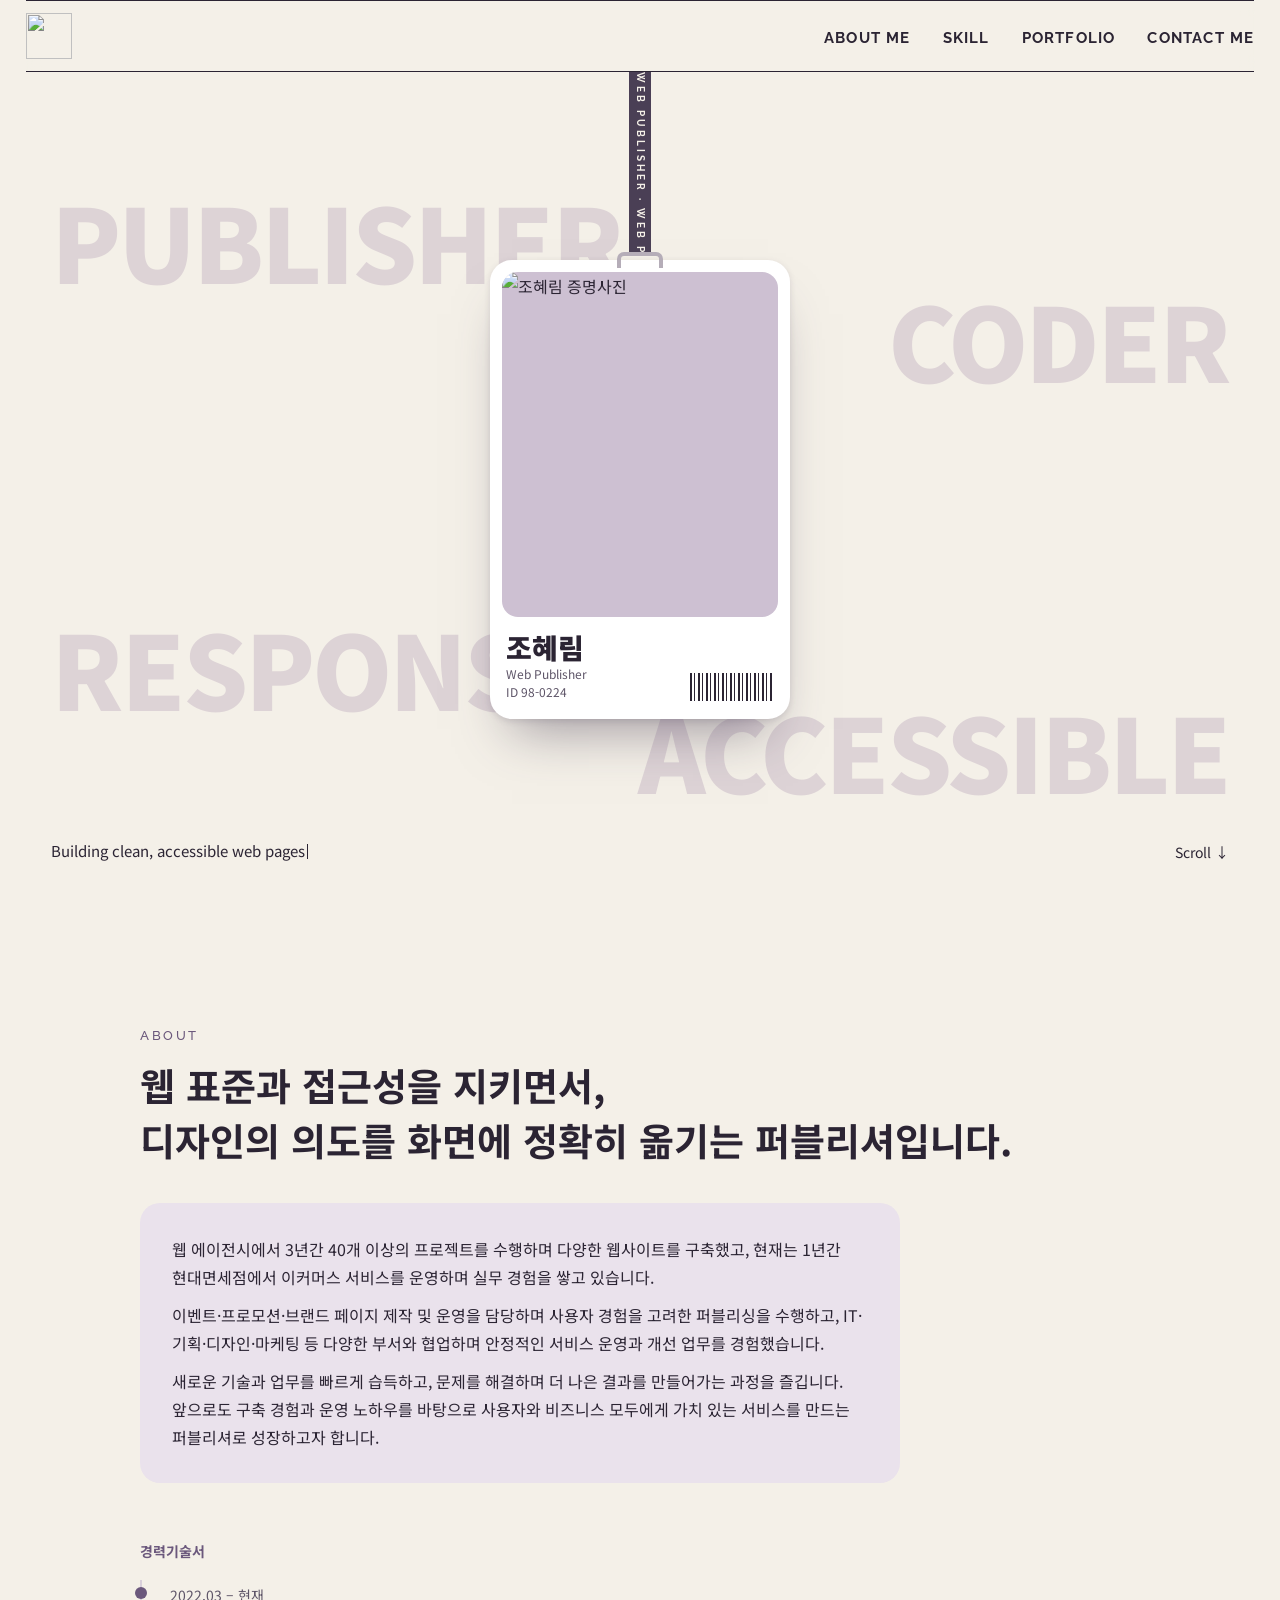
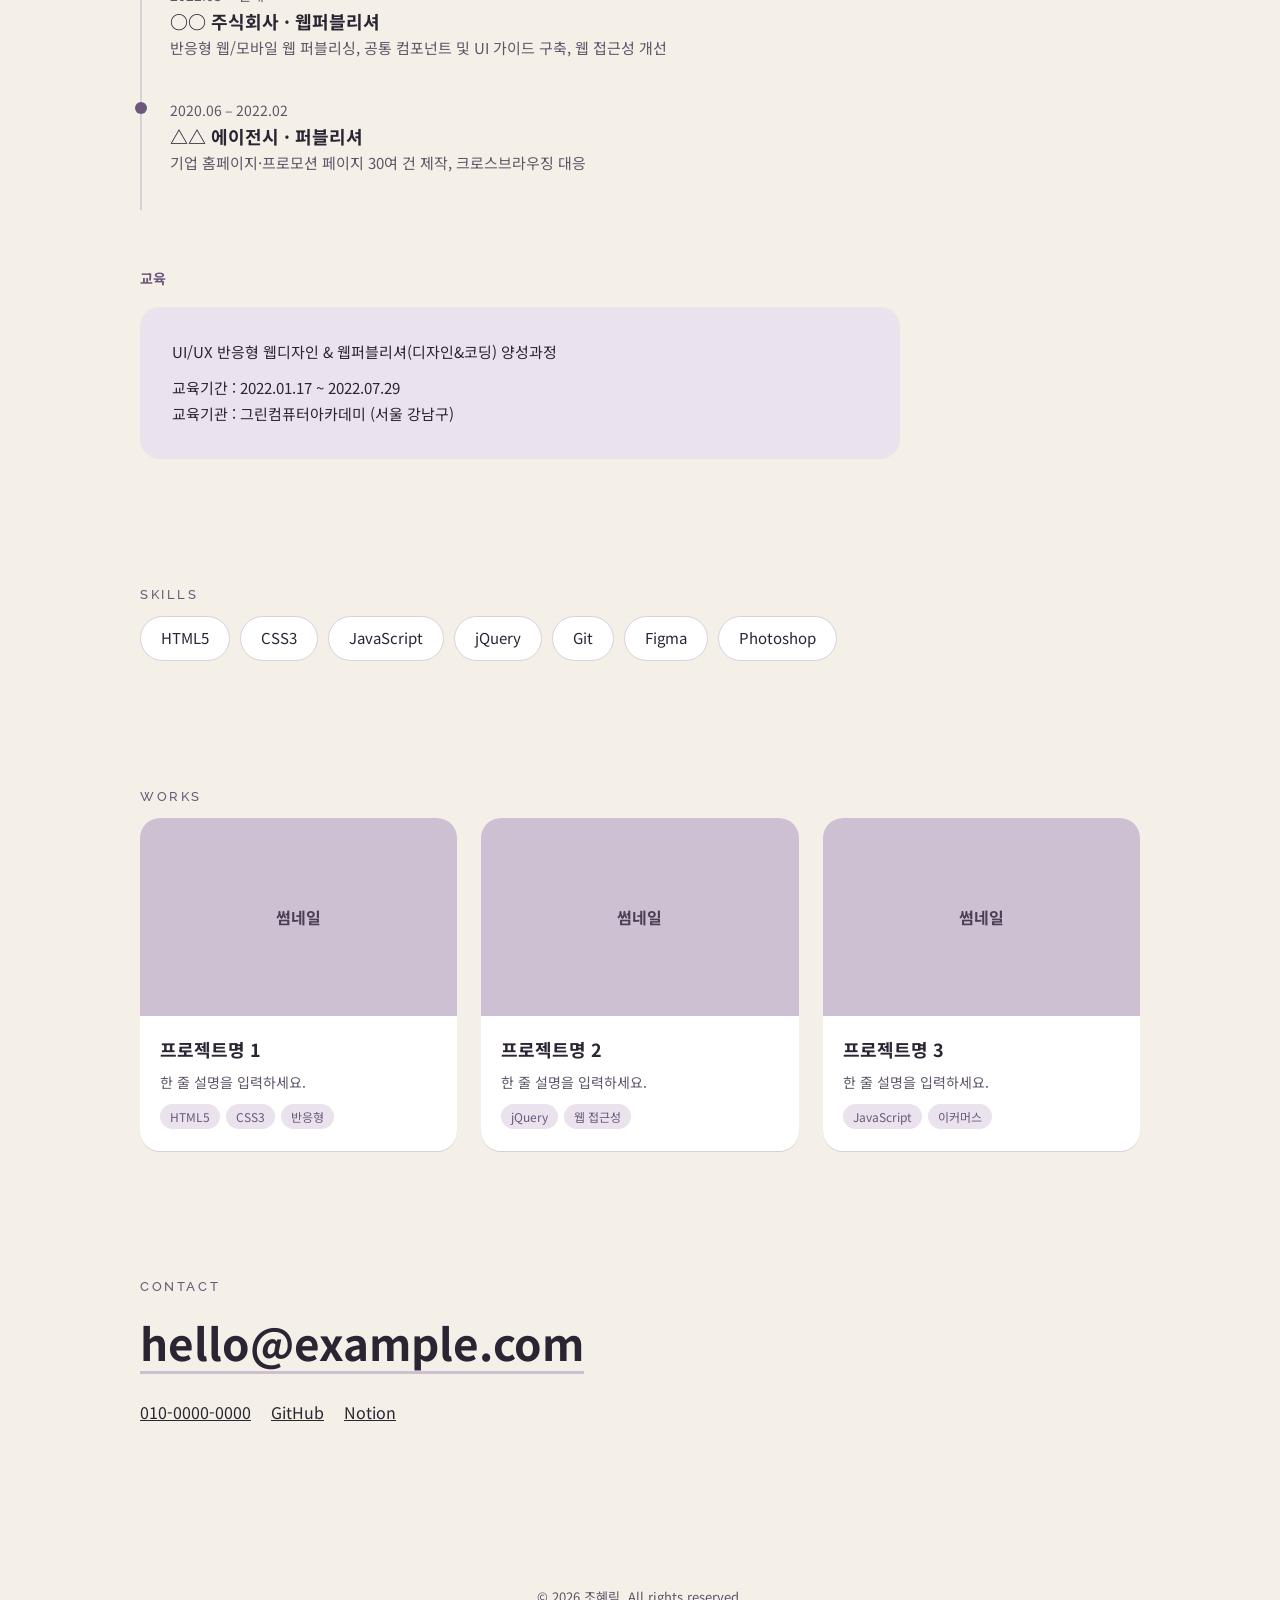
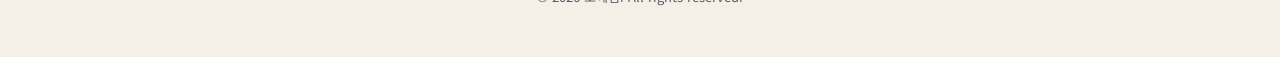
==== commit 67b970bc: "feat: 새 포폴 작업 저장" ====
--- a/test/index.html
+++ b/test/index.html
@@ -1,208 +1,201 @@
 <!DOCTYPE html>
 <html lang="ko">
 <head>
-    <meta charset="utf-8">
-    <meta name="viewport" content="width=device-width, initial-scale=1, viewport-fit=cover">
-    <title>웹퍼블리셔 포트폴리오</title>
-    <style>
-        :root{
-            --bg:#f4f1ea;
-            --fg:#1d1d22;
-            --sub:#6b6b73;
-            --card:#fff;
-            --line:#dedad0;
-            --ac:#3d5afe;
-            box-sizing:border-box;
-            padding-top:env(safe-area-inset-top,0px);
-            padding-bottom:env(safe-area-inset-bottom,0px);
-            color-scheme:light
-        }
-
-        @media (prefers-color-scheme:dark){:root:not([data-theme="light"]){--bg:#14151a;--fg:#f1efe9;--sub:#9a9aa4;--card:#1f2027;--line:#2c2d36;--ac:#8c9eff;color-scheme:dark}}
-
-        :root[data-theme="dark"]{
-            --bg:#14151a;
-            --fg:#f1efe9;
-            --sub:#9a9aa4;
-            --card:#1f2027;
-            --line:#2c2d36;
-            --ac:#8c9eff;
-            color-scheme:dark
-        }
-
-        *{box-sizing:border-box;margin:0}
-        html{scroll-behavior:smooth;scroll-padding-top:env(safe-area-inset-top,0px);}
-        body{background:var(--bg);color:var(--fg);font-family:'Pretendard',-apple-system,'Apple SD Gothic Neo','Noto Sans KR',sans-serif;line-height:1.7}
-        section{padding:80px 24px;max-width:960px;margin:0 auto}
-        h2{font-size:13px;letter-spacing:.2em;color:var(--ac);text-transform:uppercase;margin-bottom:28px}
-
-        /* intro */
-        .intro{min-height:100vh;display:flex;align-items:center;justify-content:center;overflow:hidden;position:relative}
-        .string{position:absolute;top:0;left:50%;width:2px;background:var(--line); height:0; animation:str 1.6s cubic-bezier(.3,1.4,.5,1) .2s forwards}
-        .card{position:relative;width:min(340px,86vw);aspect-ratio:1.75;background:var(--card);border:1px solid var(--line);border-radius:14px;box-shadow:0 20px 50px rgba(0,0,0,.18);padding:26px;display:flex;flex-direction:column;justify-content:space-between;transform:translateY(-120vh) rotate(-8deg);animation:drop 1.4s cubic-bezier(.3,1.3,.5,1) .2s forwards,sway 4s ease-in-out 1.8s infinite;transform-origin:top center}
-        .card b{font-size:26px;letter-spacing:-.02em}
-        .card small{display:block;color:var(--sub);font-size:13px}
-        .card .ln{width:34px;height:3px;background:var(--ac);border-radius:2px;margin-bottom:10px}
-        .hint{position:absolute;bottom:28px;left:0;right:0;text-align:center;color:var(--sub);font-size:12px;opacity:0;animation:fade .8s ease 2s forwards}
-        
-        @keyframes drop{0%{transform:translateY(-120vh) rotate(-8deg)}100%{transform:translateY(0) rotate(0)}}
-        @keyframes sway{0%,100%{transform:rotate(-1.5deg)}50%{transform:rotate(1.5deg)}}
-        @keyframes str{to{height:calc(50% - 90px)}}
-        @keyframes fade{to{opacity:1}}
-
-        .lany{position:absolute;top:-15vh;left:50%;margin-left:calc(min(300px,58vw)/-2);width:min(300px,58vw);display:flex;flex-direction:column;align-items:center;transform-origin:top center;transform:translateY(-110%);animation:drop 1.5s cubic-bezier(.3,1.35,.5,1) .2s forwards,sway 4.5s ease-in-out 1.8s infinite;z-index:2}
-        .strap{width:22px;height:40vh;background:#000}
-        .clip{width:46px;height:20px;border:5px solid #aaa;border-radius:8px;margin-top:-2px}
-        .badge{width:100%;background:#fff;border-radius:20px;padding:12px;color:#1d1d22;box-shadow:0 24px 60px rgba(0,0,0,.5);margin-top:-6px}
-        .ph{aspect-ratio:1/1.05;border-radius:10px;background:linear-gradient(135deg,#ffb3d1,#c9a6ff);display:flex;align-items:center;justify-content:center;font-size:12px;color:#fff}
-        .badge h3{font-size:clamp(24px,6vw,32px);font-weight:900;letter-spacing:-.02em;line-height:1;margin-top:12px}
-        .badge .rl{display:flex;justify-content:space-between;align-items:flex-end;margin-top:6px;font-size:11px;color:#6b6b73}
-        .bar{height:22px;width:70px;background:repeating-linear-gradient(90deg,#1d1d22 0 2px,transparent 2px 4px,#1d1d22 4px 5px,transparent 5px 8px)}
-        .w{position:absolute;font-weight:900;letter-spacing:-.03em;font-size:clamp(22px,7vw,64px);line-height:1;color:#222;z-index:1;opacity:0;animation:fade 1s ease 1.4s forwards}
-        .w1{top:24%;left:5%}.w2{top:32%;right:5%}.w3{bottom:24%;left:5%}.w4{bottom:17%;right:5%}
-        .type{position:absolute;left:5%;bottom:7%;font-size:14px;color:#000;z-index:1}
-        .type::after{content:"|";animation:blink 1s steps(1) infinite}
-        @keyframes blink{50%{opacity:0}}
-        .hint{left:auto;right:5%;bottom:7%;text-align:right;color:#000}
-
-        /* about */
-        .lead{font-size:clamp(20px,3.4vw,28px);line-height:1.5;font-weight:600;letter-spacing:-.02em;margin-bottom:40px}
-        .tl{border-left:2px solid var(--line);padding-left:22px}
-        .tl div{position:relative;margin-bottom:30px}
-        .tl div::before{content:"";position:absolute;left:-29px;top:9px;width:11px;height:11px;border-radius:50%;background:var(--ac)}
-        .tl em{font-style:normal;color:var(--sub);font-size:13px}
-        .tl h3{font-size:17px}
-        .tl p{color:var(--sub);font-size:14.5px}
-
-        /* skills */
-        .chips{display:flex;flex-wrap:wrap;gap:10px}
-        .chips span{padding:9px 18px;border:1px solid var(--line);background:var(--card);border-radius:99px;font-size:14px}
-
-        /* slides */
-        .slider{position:relative}
-        .track{display:flex;overflow-x:auto;scroll-snap-type:x mandatory;gap:16px;scrollbar-width:none}
-        .track::-webkit-scrollbar{display:none}
-        .slide{flex:0 0 100%;scroll-snap-align:center;background:var(--card);border:1px solid var(--line);border-radius:16px;overflow:hidden}
-        .shot{aspect-ratio:16/9;display:flex;align-items:center;justify-content:center;font-size:14px;color:#fff;background:linear-gradient(135deg,var(--c1),var(--c2))}
-
-        .info{padding:20px 22px}
-        .info h3{font-size:18px}
-        .info p{color:var(--sub);font-size:14px;margin:4px 0 10px}
-        .info i{font-style:normal;font-size:12px;color:var(--ac)}
-        .ctrl{display:flex;align-items:center;justify-content:space-between;margin-top:18px}
-        .dots{display:flex;gap:8px}
-        .dots b{width:8px;height:8px;border-radius:50%;background:var(--line);transition:.3s}
-        .dots b.on{background:var(--ac);width:24px;border-radius:4px}
-        .btns button{width:42px;height:42px;border-radius:50%;border:1px solid var(--line);background:var(--card);color:var(--fg);font-size:16px;cursor:pointer;margin-left:8px}
-
-        footer{text-align:center;color:var(--sub);font-size:13px;padding:40px 24px 60px}
-        footer a{color:var(--ac);text-decoration:none}
-    </style>
+<meta charset="utf-8">
+<meta name="viewport" content="width=device-width,initial-scale=1">
+<title>조혜림 | Web Publisher</title>
+<meta name="description" content="웹 표준과 접근성을 지키는 웹 퍼블리셔 조혜림의 포트폴리오">
+<link rel="preconnect" href="https://fonts.googleapis.com">
+<link rel="preconnect" href="https://fonts.gstatic.com" crossorigin>
+<link href="https://fonts.googleapis.com/css2?family=Noto+Sans+KR:wght@300;400;500;700;900&family=Raleway:wght@500;700&display=swap" rel="stylesheet">
+<style>
+:root{--bg:#F4F0E8;--mark:#DDD3D6;--strap:#4A3F55;--text:#2B2433;--sub:#5E5568;--lav:#CDC0D2;--box:#EAE2EC;--accent:#6B587C;--line:#D9D0DB;--r:20px}
+*{box-sizing:border-box;margin:0}
+html{scroll-behavior:smooth;scroll-padding-top:76px}
+body{background:var(--bg);color:var(--text);font:400 16px/1.75 "Noto Sans KR",system-ui,sans-serif;-webkit-font-smoothing:antialiased}
+a{color:inherit}
+:focus-visible{outline:3px solid var(--accent);outline-offset:3px;border-radius:4px}
+.skip{position:absolute;left:-999px}
+.skip:focus{left:12px;top:12px;background:#fff;padding:8px 14px;z-index:99}
+
+/* header */
+header{position:sticky;top:0;z-index:10;margin:0 clamp(12px,2vw,28px);background:rgba(244,240,232,.92);backdrop-filter:blur(8px);border-block:1px solid var(--text)}
+header .in{display:flex;align-items:center;justify-content:space-between;height:70px}
+header img{display:block;width:46px;height:46px}
+nav a{font:700 15px Raleway,sans-serif;letter-spacing:.08em;text-decoration:none;margin-left:clamp(14px,3vw,32px);padding:6px 0;border-bottom:2px solid transparent}
+nav a:hover{border-color:var(--accent)}
+
+/* hero */
+.hero{position:relative;min-height:calc(100svh - 72px);display:grid;justify-items:center;align-items:start;overflow:hidden}
+.w{position:absolute;z-index:0;font:900 clamp(40px,8vw,128px)/1 "Noto Sans KR",sans-serif;letter-spacing:-.03em;color:var(--mark);user-select:none}
+.w1{left:4vw;top:14%}.w2{right:4vw;top:26%}.w3{left:4vw;bottom:22%}.w4{right:4vw;bottom:12%}
+.lanyard{position:relative;z-index:1;width:min(300px,72vw);transform-origin:50% 0;animation:sway 6s ease-in-out infinite alternate}
+.strap{width:22px;height:clamp(110px,20vh,190px);margin:0 auto;background:var(--strap);display:grid;place-items:center;overflow:hidden}
+.strap span{writing-mode:vertical-rl;color:var(--bg);font:700 10px/1 Raleway,sans-serif;letter-spacing:.3em;white-space:nowrap}
+.clip{width:46px;height:16px;margin:0 auto -8px;border:4px solid #B5ADB8;border-bottom:0;border-radius:7px 7px 0 0;position:relative;z-index:1}
+.card{background:#fff;border-radius:22px;padding:12px 12px 18px;box-shadow:0 32px 50px -22px rgba(74,63,85,.5),0 2px 6px rgba(74,63,85,.15)}
+.card img{display:block;width:100%;aspect-ratio:4/5;object-fit:cover;border-radius:16px;background:var(--lav)}
+.card .row{display:flex;justify-content:space-between;align-items:flex-end;margin:14px 4px 0}
+.card b{display:block;font:900 28px/1.2 "Noto Sans KR",sans-serif}
+.card small{display:block;font-size:12px;color:var(--sub);line-height:1.5}
+.bar{width:84px;height:28px;background:repeating-linear-gradient(90deg,var(--text) 0 2px,transparent 2px 4px,var(--text) 4px 5px,transparent 5px 8px)}
+@keyframes sway{from{transform:rotate(-2.5deg)}to{transform:rotate(2.5deg)}}
+.type{position:absolute;left:clamp(20px,4vw,64px);bottom:36px;font-size:15px;color:var(--text);z-index:1}
+.type::after{content:"";display:inline-block;width:1px;height:1em;margin-left:2px;vertical-align:-2px;background:var(--text);animation:blink 1s steps(1) infinite}
+.scroll{position:absolute;right:clamp(20px,4vw,64px);bottom:36px;font-size:14px;text-decoration:none;z-index:1}
+@keyframes blink{50%{opacity:0}}
+
+/* sections */
+section{padding:clamp(72px,10vw,130px) clamp(20px,6vw,96px)}
+.wrap{max-width:1000px;margin:0 auto}
+.label{font:500 13px Raleway,sans-serif;letter-spacing:.2em;color:var(--accent);margin-bottom:14px}
+.sub-label{font-size:14px;font-weight:700;color:var(--accent);margin:56px 0 16px}
+.lead{font:700 clamp(24px,3.4vw,38px)/1.45 "Noto Sans KR",sans-serif;word-break:keep-all;text-wrap:balance;margin-bottom:36px}
+.box{background:var(--box);border-radius:var(--r);padding:clamp(20px,3vw,32px);max-width:760px;word-break:keep-all}
+.box p+p{margin-top:10px}
+.tl{list-style:none;padding:0;border-left:2px solid var(--line)}
+.tl li{position:relative;padding:0 0 34px 28px}
+.tl li::before{content:"";position:absolute;left:-7px;top:7px;width:12px;height:12px;border-radius:50%;background:var(--accent)}
+.tl time{font-size:14px;color:var(--sub)}
+.tl h3{font-size:18px;font-weight:700;line-height:1.5}
+.tl p{font-size:15px;color:var(--sub);word-break:keep-all}
+.edu{font-size:15px}
+.chips{list-style:none;padding:0;display:flex;flex-wrap:wrap;gap:10px}
+.chips li{padding:8px 20px;border:1px solid var(--line);border-radius:999px;background:#fff;font-size:15px}
+.works{display:grid;grid-template-columns:repeat(auto-fill,minmax(280px,1fr));gap:24px;margin-top:8px}
+.work{display:block;text-decoration:none;background:#fff;border-radius:var(--r);overflow:hidden;box-shadow:0 1px 0 var(--line);transition:transform .25s}
+.work:hover{transform:translateY(-4px)}
+.work .th{aspect-ratio:16/10;background:var(--lav);display:grid;place-items:center;color:var(--strap);font-weight:700}
+.work div.t{padding:18px 20px 22px}
+.work h3{font-size:18px}
+.work p{font-size:14px;color:var(--sub);margin:4px 0 10px;word-break:keep-all}
+.tags{display:flex;gap:6px;flex-wrap:wrap;font-size:12px;color:var(--accent)}
+.tags span{background:var(--box);padding:2px 10px;border-radius:999px}
+.contact a.big{display:inline-block;font:700 clamp(22px,4vw,44px)/1.3 "Noto Sans KR",sans-serif;text-decoration:none;border-bottom:3px solid var(--lav);margin:6px 0 24px}
+.contact a.big:hover{border-color:var(--accent)}
+.contact ul{list-style:none;padding:0;display:flex;gap:20px;flex-wrap:wrap}
+footer{text-align:center;font-size:13px;color:var(--sub);padding:32px 20px 48px}
+@media(max-width:720px){.w{font-size:12vw}.w1{top:6%}.w2{top:34%}.w3{bottom:24%}.w4{bottom:12%}nav a{font-size:12px}}
+@media(prefers-reduced-motion:reduce){*{animation:none!important;transition:none!important;scroll-behavior:auto!important}}
+</style>
 </head>
-
-<body>
-    <header class="intro">
-        <div class="w w1">PUBLISHER</div><div class="w w2">CODER</div><div class="w w3">RESPONSIVE</div><div class="w w4">ACCESSIBLE</div>
-        <div class="lany">
-            <div class="strap"></div><div class="clip"></div>
-            <div class="badge">
-            <div class="ph">내 사진</div>
-            <h3>홍길동</h3>
-            <div class="rl"><span>Web Publisher<br>ID 98-0001</span><div class="bar"></div></div>
-            </div>
-        </div>
-        <div class="type" id="type"></div>
-        <div class="hint">Scroll ↓</div>
-    </header>
-
-    <section id="about">
-        <h2>About</h2>
-        <p class="lead">웹 표준과 접근성을 지키면서,<br>디자인의 의도를 화면에 정확히 옮기는 퍼블리셔입니다.</p>
-        <h2>경력기술서</h2>
-        <div class="tl">
-            <div><em>2022.03 – 현재</em><h3>○○ 주식회사 · 웹퍼블리셔</h3><p>반응형 웹/모바일 웹 퍼블리싱, 공통 컴포넌트 및 UI 가이드 구축, 웹 접근성 개선</p></div>
-            <div><em>2020.06 – 2022.02</em><h3>△△ 에이전시 · 퍼블리셔</h3><p>기업 홈페이지·프로모션 페이지 30여 건 제작, 크로스브라우징 대응</p></div>
-        </div>
-    </section>
-
-    <section id="skills">
-        <h2>Skills</h2>
-        <div class="chips">
-            <span>HTML5</span>
-            <span>CSS3</span>
-            <span>JavaScript</span>
-            <span>jQuery</span>
-            <span>Git</span>
-            <span>Figma</span>
-            <span>Photoshop</span>
-        </div>
-    </section>
-
-    <section id="works">
-        <h2>Works</h2>
-        <div class="slider">
-            <div class="track" id="track">
-                <div class="slide">
-                    <div class="shot" style="--c1:#3d5afe;--c2:#7c4dff">Project 01 이미지</div>
-                    <div class="info">
-                        <h3>프로젝트 이름 01</h3>
-                        <p>반응형 기업 홈페이지 리뉴얼 · 퍼블리싱 100%</p>
-                        <i>HTML · SCSS · JS</i>
-                    </div>
-                </div>
-                <div class="slide">
-                    <div class="shot" style="--c1:#00b894;--c2:#0984e3">Project 02 이미지</div>
-                    <div class="info">
-                        <h3>프로젝트 이름 02</h3>
-                        <p>쇼핑몰 모바일 웹 · 공통 컴포넌트 제작</p>
-                        <i>HTML · CSS · jQuery</i>
-                    </div>
-                </div>
-                <div class="slide">
-                    <div class="shot" style="--c1:#e17055;--c2:#fdcb6e">Project 03 이미지</div>
-                    <div class="info">
-                        <h3>프로젝트 이름 03</h3>
-                        <p>이벤트 프로모션 페이지 · 인터랙션 구현</p>
-                        <i>HTML · CSS · JS</i>
-                    </div>
-                </div>
-            </div>
-
-            <div class="ctrl">
-                <div class="dots" id="dots"></div>
-                <div class="btns">
-                    <button id="prev" aria-label="이전">←</button>
-                    <button id="next" aria-label="다음">→</button>
-                </div>
-            </div>
-        </div>
-    </section>
-    
-    <footer>© 2026 홍길동 · <a href="mailto:hello@email.com">hello@email.com</a></footer>
-
-    <script>
-        (function(){
-            var tx='Building clean, accessible web pages',
-                k=0,
-                el=document.getElementById('type');
-            
-            setTimeout(function f(){if(k<=tx.length){el.textContent=tx.slice(0,k++);setTimeout(f,70)}},2000);
-
-            var t=document.getElementById('track'),s=t.children,d=document.getElementById('dots');
-
-            for(var i=0;i<s.length;i++){d.appendChild(document.createElement('b'))}
-            
-            function w(){return s[0].offsetWidth+16}
-
-            function upd(){var n=Math.round(t.scrollLeft/w());[].forEach.call(d.children,function(e,i){e.className=i===n?'on':''})}
-
-            t.addEventListener('scroll',upd);upd();
-
-            document.getElementById('next').onclick=function(){t.scrollBy({left:w(),behavior:'smooth'})};
-
-            document.getElementById('prev').onclick=function(){t.scrollBy({left:-w(),behavior:'smooth'})};
-        })();
-    </script>
+<body id="top">
+<a class="skip" href="#about">본문 바로가기</a>
+
+<header>
+  <div class="in">
+    <a href="#top" aria-label="처음으로"><img src="logo-custom.svg" alt="" width="46" height="46"></a>
+    <nav aria-label="주 메뉴">
+      <a href="#about">ABOUT ME</a><a href="#skills">SKILL</a><a href="#works">PORTFOLIO</a><a href="#contact">CONTACT ME</a>
+    </nav>
+  </div>
+</header>
+
+<main>
+<div class="hero">
+  <span class="w w1" aria-hidden="true">PUBLISHER</span>
+  <span class="w w2" aria-hidden="true">CODER</span>
+  <span class="w w3" aria-hidden="true">RESPONSIVE</span>
+  <span class="w w4" aria-hidden="true">ACCESSIBLE</span>
+
+  <div class="lanyard">
+    <div class="strap" aria-hidden="true"><span>WEB PUBLISHER · WEB PUBLISHER</span></div>
+    <div class="clip" aria-hidden="true"></div>
+    <div class="card">
+      <img src="images/profile.jpg" alt="조혜림 증명사진" width="276" height="345">
+      <div class="row">
+        <div><b>조혜림</b><small>Web Publisher<br>ID 98-0224</small></div>
+        <div class="bar" aria-hidden="true"></div>
+      </div>
+    </div>
+  </div>
+
+  <p class="type" id="type" aria-label="Building clean, accessible web pages"></p>
+  <a class="scroll" href="#about">Scroll ↓</a>
+</div>
+
+<section id="about">
+  <div class="wrap">
+    <p class="label">ABOUT</p>
+    <h1 class="lead">웹 표준과 접근성을 지키면서,<br>디자인의 의도를 화면에 정확히 옮기는 퍼블리셔입니다.</h1>
+    <div class="box">
+      <p>웹 에이전시에서 3년간 40개 이상의 프로젝트를 수행하며 다양한 웹사이트를 구축했고, 현재는 1년간 현대면세점에서 이커머스 서비스를 운영하며 실무 경험을 쌓고 있습니다.</p>
+      <p>이벤트·프로모션·브랜드 페이지 제작 및 운영을 담당하며 사용자 경험을 고려한 퍼블리싱을 수행하고, IT·기획·디자인·마케팅 등 다양한 부서와 협업하며 안정적인 서비스 운영과 개선 업무를 경험했습니다.</p>
+      <p>새로운 기술과 업무를 빠르게 습득하고, 문제를 해결하며 더 나은 결과를 만들어가는 과정을 즐깁니다. 앞으로도 구축 경험과 운영 노하우를 바탕으로 사용자와 비즈니스 모두에게 가치 있는 서비스를 만드는 퍼블리셔로 성장하고자 합니다.</p>
+    </div>
+
+    <h2 class="sub-label">경력기술서</h2>
+    <ol class="tl">
+      <li>
+        <time datetime="2022-03">2022.03 – 현재</time>
+        <h3>○○ 주식회사 · 웹퍼블리셔</h3>
+        <p>반응형 웹/모바일 웹 퍼블리싱, 공통 컴포넌트 및 UI 가이드 구축, 웹 접근성 개선</p>
+      </li>
+      <li>
+        <time datetime="2020-06">2020.06 – 2022.02</time>
+        <h3>△△ 에이전시 · 퍼블리셔</h3>
+        <p>기업 홈페이지·프로모션 페이지 30여 건 제작, 크로스브라우징 대응</p>
+      </li>
+    </ol>
+
+    <h2 class="sub-label">교육</h2>
+    <div class="box edu">
+      <p>UI/UX 반응형 웹디자인 &amp; 웹퍼블리셔(디자인&amp;코딩) 양성과정</p>
+      <p>교육기간 : 2022.01.17 ~ 2022.07.29<br>교육기관 : 그린컴퓨터아카데미 (서울 강남구)</p>
+    </div>
+  </div>
+</section>
+
+<section id="skills" style="padding-top:0">
+  <div class="wrap">
+    <p class="label">SKILLS</p>
+    <ul class="chips">
+      <li>HTML5</li><li>CSS3</li><li>JavaScript</li><li>jQuery</li><li>Git</li><li>Figma</li><li>Photoshop</li>
+    </ul>
+  </div>
+</section>
+
+<section id="works" style="padding-top:0">
+  <div class="wrap">
+    <p class="label">WORKS</p>
+    <div class="works">
+      <a class="work" href="#">
+        <div class="th" aria-hidden="true">썸네일</div>
+        <div class="t"><h3>프로젝트명 1</h3><p>한 줄 설명을 입력하세요.</p><div class="tags"><span>HTML5</span><span>CSS3</span><span>반응형</span></div></div>
+      </a>
+      <a class="work" href="#">
+        <div class="th" aria-hidden="true">썸네일</div>
+        <div class="t"><h3>프로젝트명 2</h3><p>한 줄 설명을 입력하세요.</p><div class="tags"><span>jQuery</span><span>웹 접근성</span></div></div>
+      </a>
+      <a class="work" href="#">
+        <div class="th" aria-hidden="true">썸네일</div>
+        <div class="t"><h3>프로젝트명 3</h3><p>한 줄 설명을 입력하세요.</p><div class="tags"><span>JavaScript</span><span>이커머스</span></div></div>
+      </a>
+    </div>
+  </div>
+</section>
+
+<section id="contact" class="contact" style="padding-top:0">
+  <div class="wrap">
+    <p class="label">CONTACT</p>
+    <a class="big" href="mailto:hello@example.com">hello@example.com</a>
+    <ul>
+      <li><a href="tel:+821000000000">010-0000-0000</a></li>
+      <li><a href="#" rel="noopener">GitHub</a></li>
+      <li><a href="#" rel="noopener">Notion</a></li>
+    </ul>
+  </div>
+</section>
+</main>
+
+<footer>© 2026 조혜림. All rights reserved.</footer>
+
+<script>
+(function(){
+  var el=document.getElementById('type'),txt=el.getAttribute('aria-label'),i=0;
+  if(matchMedia('(prefers-reduced-motion: reduce)').matches){el.textContent=txt;return}
+  (function t(){el.textContent=txt.slice(0,++i);if(i<txt.length)setTimeout(t,60)})();
+})();
+</script>
 </body>
-
-</html>+</html>
